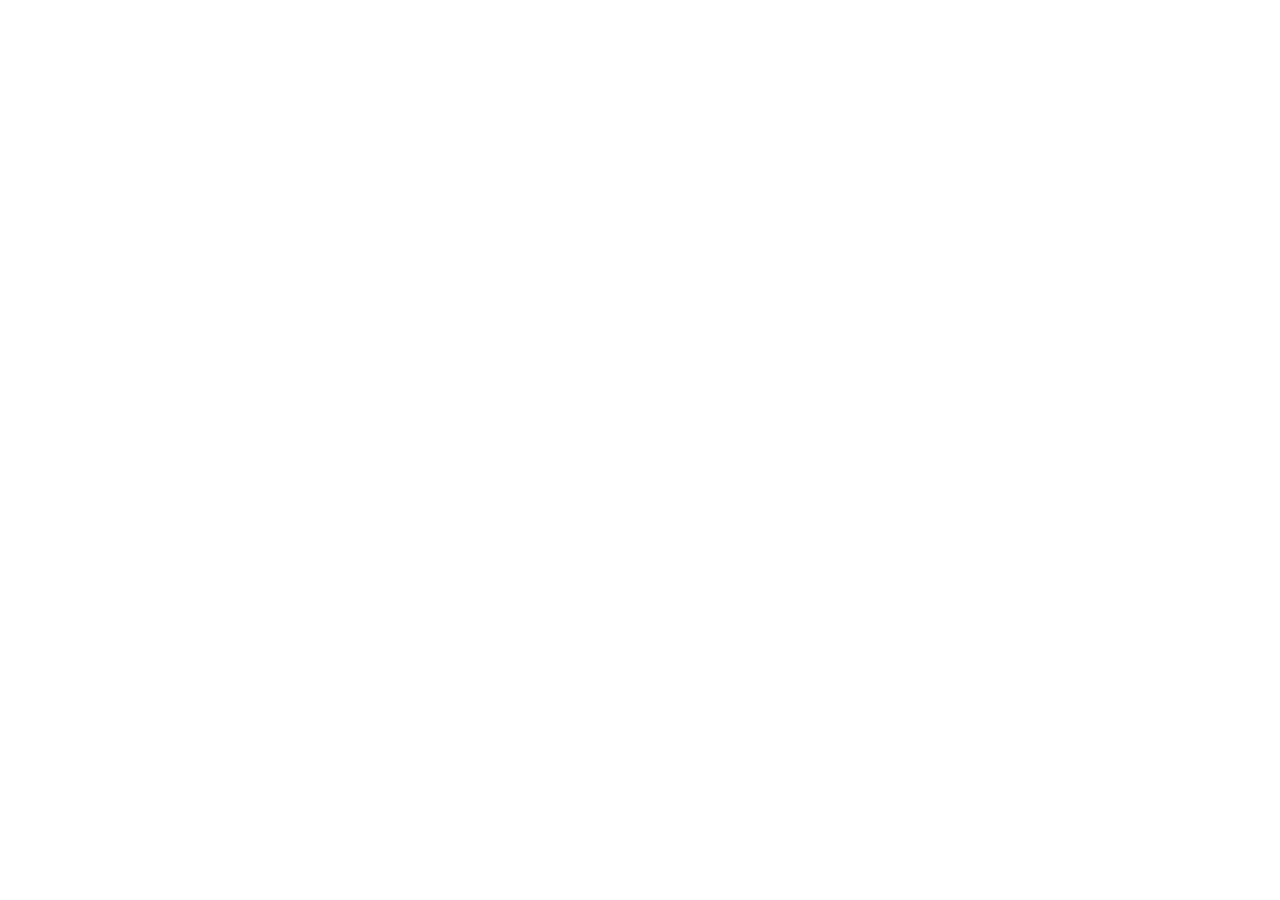
==== index.html @ cf43418c "frist commit" ====
<!doctype html>
<html lang="en">
<head>
<meta charset="utf-8">
<meta name="viewport" content="width=device-width, initial-scale=1">
<meta name="robots" content="noindex, nofollow">
<title>Home · Number to Info</title>
<link rel="stylesheet" href="assets/css/style.css">
<script>try{var t=localStorage.getItem('portal_theme');if(t==='dark'||(t==='system'&&matchMedia('(prefers-color-scheme: dark)').matches))document.documentElement.setAttribute('data-theme','dark')}catch(e){}</script>
</head>
<body data-page="home">
<main id="page" class="container"><noscript>This site needs JavaScript.</noscript></main>
<script src="assets/js/config.js"></script>
<script src="assets/js/app.js"></script>
</body>
</html>
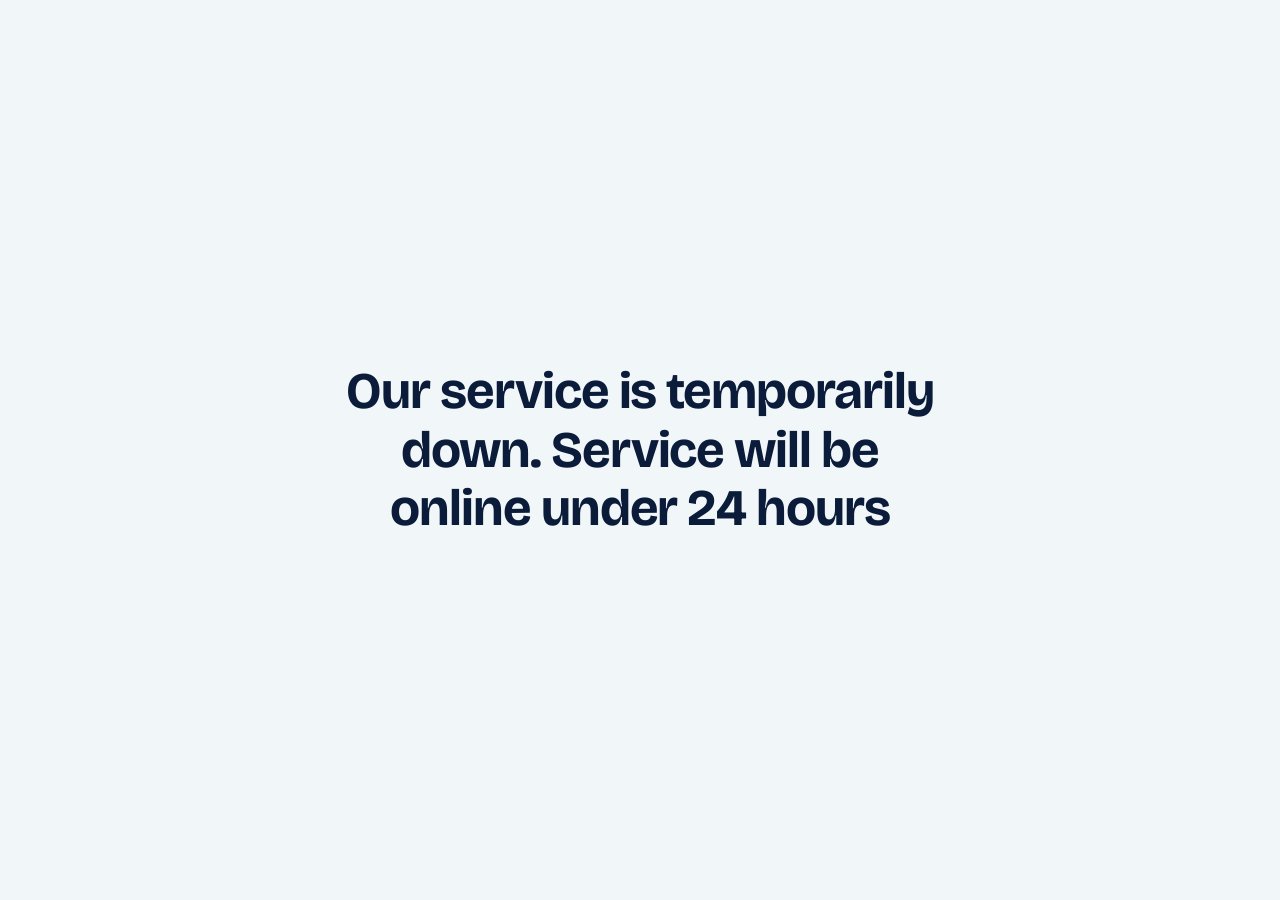
==== commit f129b8c4: "Revise index.html for dark mode and service notice Updated the HTML structure and added styles for d" ====
--- a/index.html
+++ b/index.html
@@ -2,15 +2,22 @@
 <html lang="en">
 <head>
 <meta charset="utf-8">
-<meta name="viewport" content="width=device-width, initial-scale=1">
-<meta name="robots" content="noindex, nofollow">
-<title>Home · Number to Info</title>
-<link rel="stylesheet" href="assets/css/style.css">
-<script>try{var t=localStorage.getItem('portal_theme');if(t==='dark'||(t==='system'&&matchMedia('(prefers-color-scheme: dark)').matches))document.documentElement.setAttribute('data-theme','dark')}catch(e){}</script>
+<meta name="viewport" content="width=device-width, initial-scale=1, viewport-fit=cover">
+<title>Number to info</title>
+<link rel="preconnect" href="https://fonts.googleapis.com">
+<link rel="preconnect" href="https://fonts.gstatic.com" crossorigin>
+<link href="https://fonts.googleapis.com/css2?family=Bricolage+Grotesque:opsz,wght@12..96,700&display=swap" rel="stylesheet">
+<style>
+:root { --bg: #F1F6F9; --ink: #0B1B3A; --font-display: "Bricolage Grotesque", "Segoe UI", system-ui, sans-serif; color-scheme: light; }
+@media (prefers-color-scheme: dark) { :root:not([data-theme="light"]) { --bg: #060E20; --ink: #E6F3F7; color-scheme: dark; } }
+:root[data-theme="dark"] { --bg: #060E20; --ink: #E6F3F7; color-scheme: dark; }
+*, *::before, *::after { box-sizing: border-box; }
+html, body { height: 100%; }
+body { margin: 0; background: var(--bg); color: var(--ink); display: grid; place-items: center; padding-left: max(16px, env(safe-area-inset-left, 0px)); padding-right: max(16px, env(safe-area-inset-right, 0px)); }
+h1 { margin: 0; max-width: 20ch; text-align: center; font: 700 clamp(1.8rem, 6vw, 3.2rem)/1.15 var(--font-display); letter-spacing: -.02em; text-wrap: balance; }
+</style>
 </head>
-<body data-page="home">
-<main id="page" class="container"><noscript>This site needs JavaScript.</noscript></main>
-<script src="assets/js/config.js"></script>
-<script src="assets/js/app.js"></script>
+<body>
+<h1>Our service is temporarily down. Service will be online under 24 hours</h1>
 </body>
 </html>
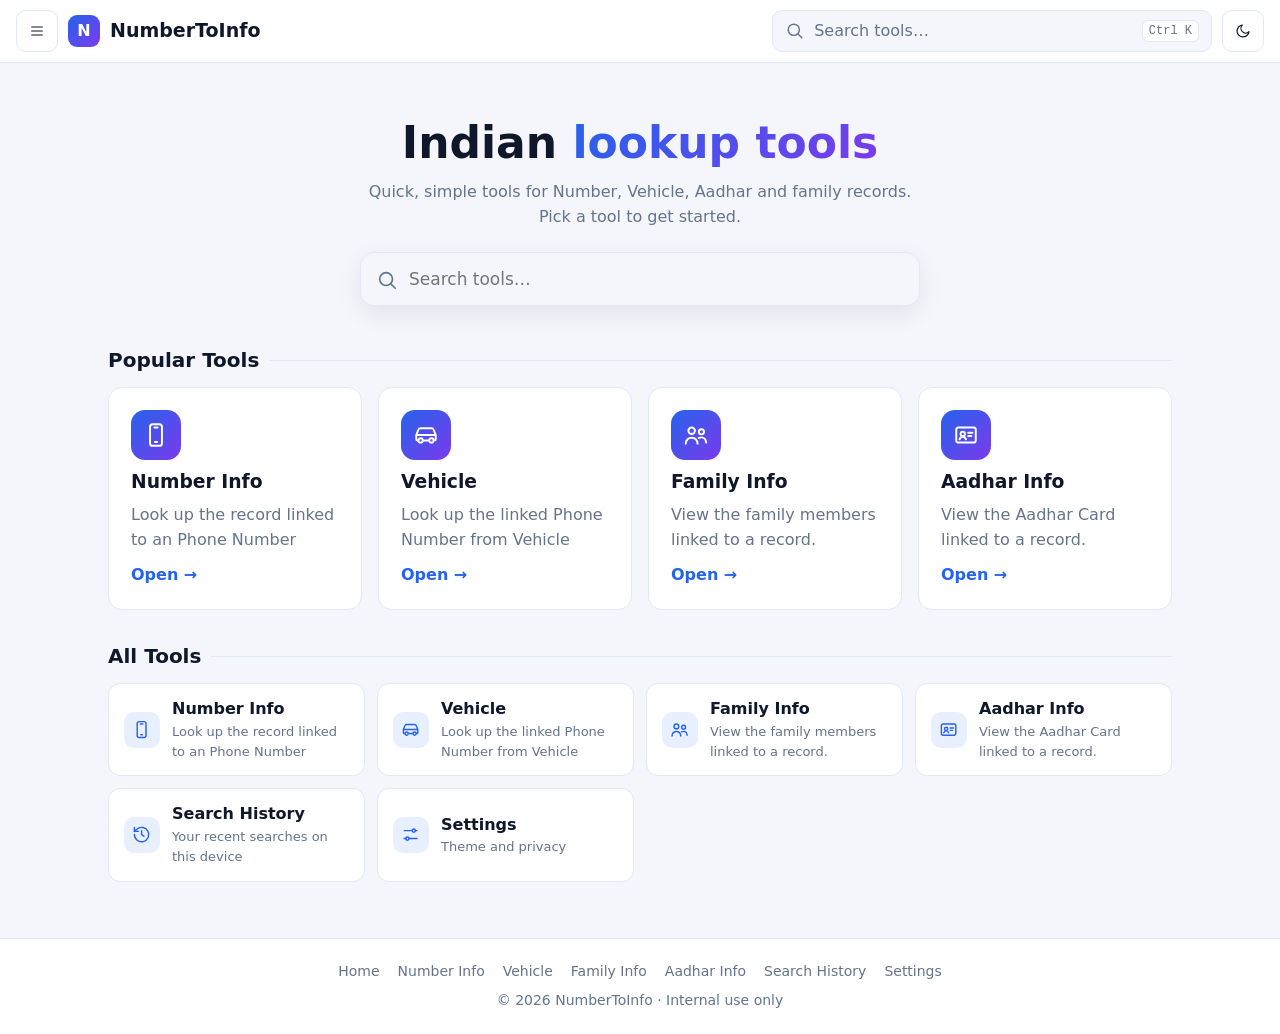
==== commit f877ecd1: "Update index.html for improved structure and metadata" ====
--- a/index.html
+++ b/index.html
@@ -2,22 +2,15 @@
 <html lang="en">
 <head>
 <meta charset="utf-8">
-<meta name="viewport" content="width=device-width, initial-scale=1, viewport-fit=cover">
-<title>Number to info</title>
-<link rel="preconnect" href="https://fonts.googleapis.com">
-<link rel="preconnect" href="https://fonts.gstatic.com" crossorigin>
-<link href="https://fonts.googleapis.com/css2?family=Bricolage+Grotesque:opsz,wght@12..96,700&display=swap" rel="stylesheet">
-<style>
-:root { --bg: #F1F6F9; --ink: #0B1B3A; --font-display: "Bricolage Grotesque", "Segoe UI", system-ui, sans-serif; color-scheme: light; }
-@media (prefers-color-scheme: dark) { :root:not([data-theme="light"]) { --bg: #060E20; --ink: #E6F3F7; color-scheme: dark; } }
-:root[data-theme="dark"] { --bg: #060E20; --ink: #E6F3F7; color-scheme: dark; }
-*, *::before, *::after { box-sizing: border-box; }
-html, body { height: 100%; }
-body { margin: 0; background: var(--bg); color: var(--ink); display: grid; place-items: center; padding-left: max(16px, env(safe-area-inset-left, 0px)); padding-right: max(16px, env(safe-area-inset-right, 0px)); }
-h1 { margin: 0; max-width: 20ch; text-align: center; font: 700 clamp(1.8rem, 6vw, 3.2rem)/1.15 var(--font-display); letter-spacing: -.02em; text-wrap: balance; }
-</style>
+<meta name="viewport" content="width=device-width, initial-scale=1">
+<meta name="robots" content="noindex, nofollow">
+<title>Home · Number to Info</title>
+<link rel="stylesheet" href="assets/css/style.css">
+<script>try{var t=localStorage.getItem('portal_theme');if(t==='dark'||(t==='system'&&matchMedia('(prefers-color-scheme: dark)').matches))document.documentElement.setAttribute('data-theme','dark')}catch(e){}</script>
 </head>
-<body>
-<h1>Our service is temporarily down. Service will be online under 24 hours</h1>
+<body data-page="home">
+<main id="page" class="container"><noscript>This site needs JavaScript.</noscript></main>
+<script src="assets/js/config.js"></script>
+<script src="assets/js/app.js"></script>
 </body>
 </html>
--- a/assets/css/style.css
+++ b/assets/css/style.css
@@ -0,0 +1,155 @@
+:root{
+  --bg:#f4f6fb; --surface:#fff; --surface2:#f1f5fd; --border:#e2e8f4;
+  --text:#0f172a; --muted:#64748b; --primary:#2563eb; --primary2:#7c3aed;
+  --accent-soft:#e8f0ff; --danger:#dc2626; --ok:#059669; --warn:#b45309;
+  --radius:14px; --shadow:0 8px 24px rgba(15,23,42,.08);
+  --grad:linear-gradient(135deg,#2563eb,#7c3aed); color-scheme:light;
+}
+:root[data-theme="dark"]{
+  --bg:#0b1220; --surface:#111a2e; --surface2:#17223b; --border:#23304f;
+  --text:#e6ebf7; --muted:#94a3c4; --primary:#5b8cff; --primary2:#a78bfa;
+  --accent-soft:#17274d; --danger:#ff6b7d; --ok:#34d399; --warn:#fbbf24;
+  --shadow:0 8px 24px rgba(0,0,0,.4); color-scheme:dark;
+}
+*{box-sizing:border-box}
+[hidden]{display:none!important}
+html{-webkit-text-size-adjust:100%}
+body{margin:0;min-height:100vh;display:flex;flex-direction:column;background:var(--bg);color:var(--text);
+  font:16px/1.55 "Inter",system-ui,-apple-system,"Segoe UI",Roboto,"Noto Sans",sans-serif}
+body.no-scroll{overflow:hidden}
+h1,h2,h3,h4,p{margin:0}h1,h2,h3,h4{line-height:1.25}
+a{color:var(--primary)}
+.muted{color:var(--muted)}
+:focus-visible{outline:2px solid var(--primary);outline-offset:2px;border-radius:8px}
+svg.ico{width:1.2em;height:1.2em;fill:none;stroke:currentColor;stroke-width:1.8;stroke-linecap:round;stroke-linejoin:round;flex:none}
+.container{width:100%;max-width:1100px;margin:0 auto;padding:26px 18px 56px;flex:1}
+.narrow{max-width:780px}
+
+/* header */
+.topbar{position:sticky;top:0;z-index:30;display:flex;align-items:center;gap:10px;padding:10px 16px;background:var(--surface);border-bottom:1px solid var(--border)}
+.icon-btn{display:inline-grid;place-items:center;width:42px;height:42px;flex:none;border-radius:10px;border:1px solid var(--border);background:var(--surface);color:var(--text);cursor:pointer}
+.icon-btn:hover{border-color:var(--primary);color:var(--primary)}
+.brand{display:inline-flex;align-items:center;gap:10px;font-weight:800;font-size:19px;color:var(--text);text-decoration:none;white-space:nowrap}
+.brand .logo{width:32px;height:32px;border-radius:9px;background:var(--grad);display:grid;place-items:center;color:#fff;font-size:16px}
+.brand em{font-style:normal;color:var(--primary)}
+.search-trigger{flex:1;min-width:0;max-width:440px;margin-left:auto;display:flex;align-items:center;gap:10px;height:42px;padding:0 12px;border-radius:10px;border:1px solid var(--border);background:var(--bg);color:var(--muted);cursor:pointer;font:inherit;text-align:left}
+.search-trigger:hover{border-color:var(--primary)}
+.search-trigger span{flex:1;overflow:hidden;text-overflow:ellipsis;white-space:nowrap}
+kbd{font:12px/1 ui-monospace,Menlo,Consolas,monospace;padding:4px 6px;border-radius:6px;border:1px solid var(--border);background:var(--surface);color:var(--muted)}
+
+/* buttons */
+.btn{display:inline-flex;align-items:center;justify-content:center;gap:8px;height:46px;padding:0 20px;border-radius:10px;border:1px solid var(--border);background:var(--surface);color:var(--text);font:inherit;font-weight:600;text-decoration:none;cursor:pointer;transition:transform .12s,box-shadow .12s,border-color .12s}
+.btn:hover{border-color:var(--primary)}
+.btn:active{transform:translateY(1px)}
+.btn.primary{background:var(--primary);border-color:var(--primary);color:#fff}
+.btn.primary:hover{box-shadow:0 6px 16px color-mix(in srgb,var(--primary) 40%,transparent)}
+.btn.danger{color:var(--danger)}
+.btn.sm{height:36px;padding:0 12px;font-size:14px}
+.btn[disabled]{opacity:.65;cursor:not-allowed}
+
+/* drawer */
+.scrim{position:fixed;inset:0;background:rgba(15,23,42,.5);opacity:0;pointer-events:none;transition:opacity .2s;z-index:40}
+.scrim.show{opacity:1;pointer-events:auto}
+.drawer{position:fixed;top:0;bottom:0;left:0;z-index:50;width:min(86vw,310px);padding:16px;display:flex;flex-direction:column;gap:14px;background:var(--surface);border-right:1px solid var(--border);box-shadow:var(--shadow);transform:translateX(-102%);visibility:hidden;transition:transform .25s ease,visibility .25s}
+.drawer.open{transform:none;visibility:visible}
+.drawer-head{display:flex;align-items:center;justify-content:space-between}
+.nav{display:flex;flex-direction:column;gap:4px;overflow-y:auto}
+.nav .group{font-size:12px;text-transform:uppercase;letter-spacing:.1em;color:var(--muted);padding:12px 14px 4px}
+.nav a{display:flex;align-items:center;gap:12px;padding:11px 14px;border-radius:10px;color:var(--text);text-decoration:none;font-weight:500}
+.nav a:hover{background:var(--surface2)}
+.nav a.active{background:var(--accent-soft);color:var(--primary)}
+
+/* command palette */
+.cmd{position:fixed;inset:0;z-index:60;display:none;align-items:flex-start;justify-content:center;padding:12vh 16px 16px;background:rgba(15,23,42,.55)}
+.cmd.open{display:flex}
+.cmd-box{width:min(560px,100%);background:var(--surface);border:1px solid var(--border);border-radius:var(--radius);box-shadow:var(--shadow);overflow:hidden}
+.cmd-box input{width:100%;border:0;border-bottom:1px solid var(--border);background:transparent;color:var(--text);font:inherit;font-size:17px;padding:16px 18px;outline:none}
+.cmd-list{list-style:none;margin:0;padding:8px;max-height:50vh;overflow-y:auto}
+.cmd-list a{display:flex;align-items:center;gap:12px;padding:11px 12px;border-radius:10px;color:var(--text);text-decoration:none}
+.cmd-list a.sel,.cmd-list a:hover{background:var(--accent-soft)}
+.cmd-empty{padding:18px;color:var(--muted);text-align:center}
+
+/* home */
+.hero{text-align:center;padding:26px 0 8px}
+.hero h1{font-size:clamp(28px,5vw,44px);margin-bottom:10px}
+.hero h1 em{font-style:normal;background:var(--grad);-webkit-background-clip:text;background-clip:text;color:transparent}
+.hero p{max-width:560px;margin:0 auto}
+.hero-search{max-width:560px;margin:22px auto 0;position:relative}
+.hero-search input[type="text"]{height:54px;padding:0 16px 0 48px;border-radius:14px;font-size:17px;box-shadow:var(--shadow)}
+.hero-search svg{position:absolute;left:16px;top:17px;color:var(--muted);width:22px;height:22px}
+.section-title{font-size:20px;margin:34px 0 14px;display:flex;align-items:center;gap:10px}
+.section-title::after{content:"";flex:1;height:1px;background:var(--border)}
+.cards{display:grid;grid-template-columns:repeat(auto-fit,minmax(250px,1fr));gap:16px}
+.tool-card{display:flex;flex-direction:column;gap:10px;padding:22px;border-radius:var(--radius);border:1px solid var(--border);background:var(--surface);color:inherit;text-decoration:none;transition:transform .15s,border-color .15s,box-shadow .15s}
+.tool-card:hover{transform:translateY(-3px);border-color:var(--primary);box-shadow:var(--shadow)}
+.tool-card .go{margin-top:auto;color:var(--primary);font-weight:600}
+.badge-ico{width:50px;height:50px;border-radius:14px;display:grid;place-items:center;background:var(--grad);color:#fff;flex:none}
+.badge-ico svg.ico{width:26px;height:26px}
+.tiles{display:grid;grid-template-columns:repeat(auto-fill,minmax(230px,1fr));gap:12px}
+.tile{display:flex;align-items:center;gap:12px;padding:13px 15px;border-radius:12px;border:1px solid var(--border);background:var(--surface);color:var(--text);text-decoration:none;font-weight:600}
+.tile:hover{border-color:var(--primary);color:var(--primary)}
+.tile .t-ico{width:36px;height:36px;border-radius:10px;background:var(--accent-soft);color:var(--primary);display:grid;place-items:center;flex:none}
+.tile small{display:block;color:var(--muted);font-weight:400;font-size:13px}
+
+/* search pages */
+.page-head{display:flex;align-items:center;gap:16px;margin-bottom:22px}
+.page-head h1{font-size:clamp(24px,4vw,32px)}
+.panel{background:var(--surface);border:1px solid var(--border);border-radius:var(--radius);padding:20px;box-shadow:var(--shadow)}
+.search-form{display:flex;gap:10px;flex-wrap:wrap}
+.search-form .field-wrap{flex:1 1 260px}
+input[type="text"]{height:46px;padding:0 14px;border-radius:10px;border:1px solid var(--border);background:var(--bg);color:var(--text);font:inherit;width:100%}
+input[type="text"]:focus{outline:none;border-color:var(--primary);box-shadow:0 0 0 3px color-mix(in srgb,var(--primary) 22%,transparent)}
+.hint{font-size:13px;color:var(--muted);margin-top:8px}
+.alert{padding:12px 14px;border-radius:10px;border:1px solid var(--border);background:var(--surface2);font-size:14px;margin:14px 0}
+.alert.error{border-color:var(--danger);color:var(--danger)}
+.alert.info{border-color:var(--primary);background:var(--accent-soft)}
+.results{margin-top:22px;display:flex;flex-direction:column;gap:16px}
+.result-bar{display:flex;align-items:center;justify-content:space-between;gap:10px;flex-wrap:wrap}
+.result-bar h2{font-size:18px;word-break:break-word}
+.result-actions{display:flex;gap:8px}
+.result-card{background:var(--surface);border:1px solid var(--border);border-radius:var(--radius);padding:18px}
+.kv{display:grid;grid-template-columns:repeat(auto-fit,minmax(210px,1fr));gap:14px 22px;margin:0}
+.kv>div{min-width:0}
+.kv dt{font-size:12px;text-transform:uppercase;letter-spacing:.08em;color:var(--muted);margin-bottom:2px}
+.kv dd{margin:0;font-weight:500;word-break:break-word}
+.kv .sub{grid-column:1/-1}
+.sub h4{font-size:14px;color:var(--primary);margin:6px 0 10px;text-transform:uppercase;letter-spacing:.08em}
+.mini-grid{display:grid;grid-template-columns:repeat(auto-fill,minmax(230px,1fr));gap:12px}
+.mini{background:var(--surface2);border:1px solid var(--border);border-radius:12px;padding:14px}
+.chips{display:flex;flex-wrap:wrap;gap:6px}
+.chip,.pill{display:inline-block;padding:3px 10px;border-radius:999px;font-size:13px;background:var(--surface2);border:1px solid var(--border)}
+.pill.good{color:var(--ok);border-color:var(--ok)}.pill.bad{color:var(--danger);border-color:var(--danger)}.pill.warn{color:var(--warn);border-color:var(--warn)}
+pre.raw{margin:0;padding:16px;overflow:auto;border-radius:12px;background:var(--surface);border:1px solid var(--border);font:13px/1.5 ui-monospace,Menlo,Consolas,monospace;max-height:420px}
+.empty{text-align:center;padding:38px 16px;color:var(--muted)}
+.empty svg.ico{width:38px;height:38px;margin-bottom:8px}
+.spinner{width:18px;height:18px;border-radius:50%;border:2px solid rgba(255,255,255,.45);border-top-color:#fff;animation:spin .7s linear infinite}
+.loading-card{display:flex;align-items:center;gap:12px;justify-content:center;padding:34px;color:var(--muted)}
+.loading-card .spinner{border-color:var(--border);border-top-color:var(--primary)}
+@keyframes spin{to{transform:rotate(360deg)}}
+
+/* history / settings */
+.list{list-style:none;margin:0;padding:0;display:flex;flex-direction:column;gap:10px}
+.list li{display:flex;align-items:center;gap:12px;padding:12px 14px;border:1px solid var(--border);border-radius:12px;background:var(--surface)}
+.list li .grow{flex:1;min-width:0}.list li .grow b{display:block;word-break:break-word}.list li small{color:var(--muted)}
+.setting-row{display:flex;align-items:center;justify-content:space-between;gap:14px;padding:14px 0;border-bottom:1px solid var(--border);flex-wrap:wrap}
+.setting-row:last-child{border-bottom:0}
+.seg{display:inline-flex;border:1px solid var(--border);border-radius:10px;overflow:hidden}
+.seg button{border:0;background:transparent;color:var(--text);padding:9px 14px;font:inherit;cursor:pointer}
+.seg button.on{background:var(--primary);color:#fff}
+.switch{position:relative;width:48px;height:28px;flex:none}
+.switch input{appearance:none;-webkit-appearance:none;width:48px;height:28px;border-radius:999px;background:var(--border);border:0;cursor:pointer;margin:0;transition:background .15s}
+.switch input:checked{background:var(--primary)}
+.switch::after{content:"";position:absolute;top:4px;left:4px;width:20px;height:20px;border-radius:50%;background:#fff;transition:transform .15s;pointer-events:none}
+.switch:has(input:checked)::after{transform:translateX(20px)}
+
+.footer{background:var(--surface);border-top:1px solid var(--border);padding:22px 18px;text-align:center;color:var(--muted);font-size:14px}
+.footer nav{display:flex;gap:18px;justify-content:center;flex-wrap:wrap;margin-bottom:8px}
+.footer a{color:var(--muted);text-decoration:none}.footer a:hover{color:var(--primary)}
+
+@media(max-width:720px){
+  .search-trigger kbd{display:none}.search-trigger{max-width:none}
+  .brand span:last-child{display:none}.topbar{gap:8px;padding:10px 12px}
+  .brand{font-size:17px}.container{padding:20px 14px 44px}
+  .search-form .btn{flex:1 1 100%}
+}
+@media(prefers-reduced-motion:reduce){*{transition:none!important;animation-duration:.01ms!important}}
